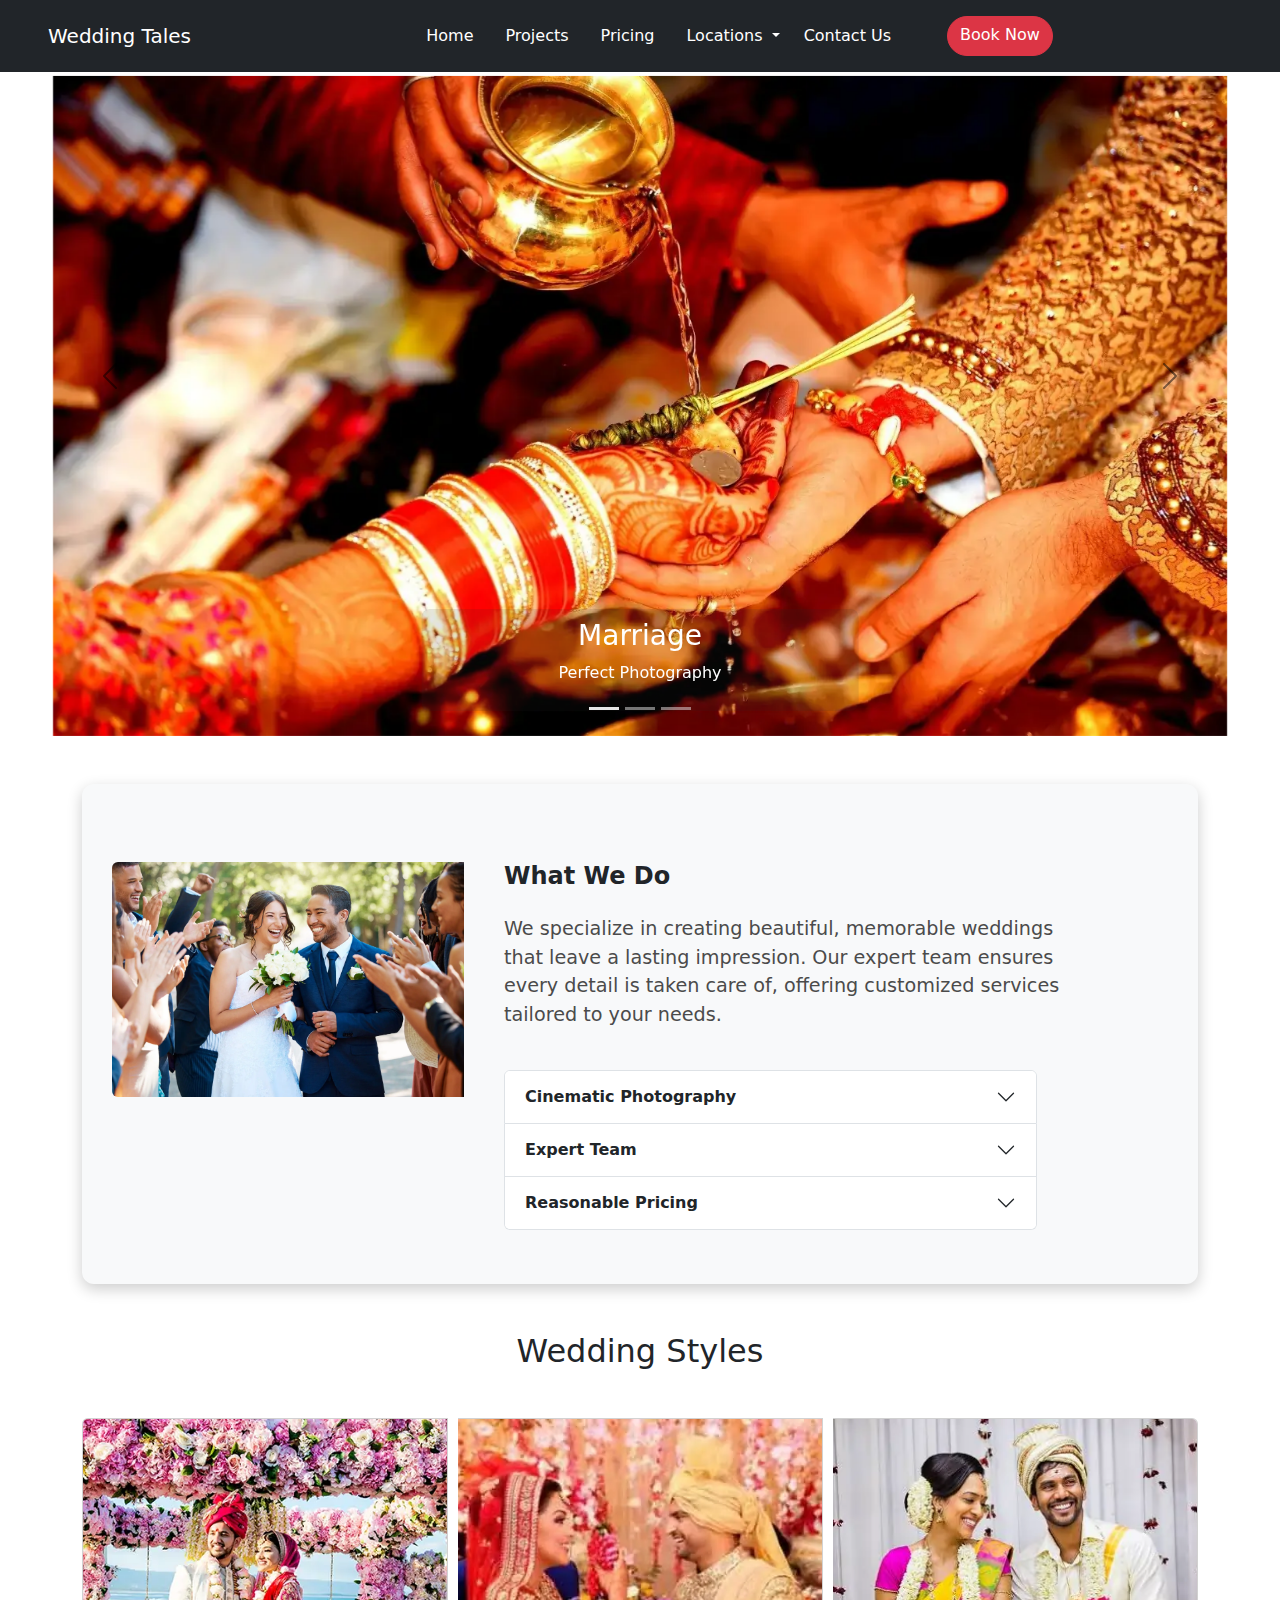
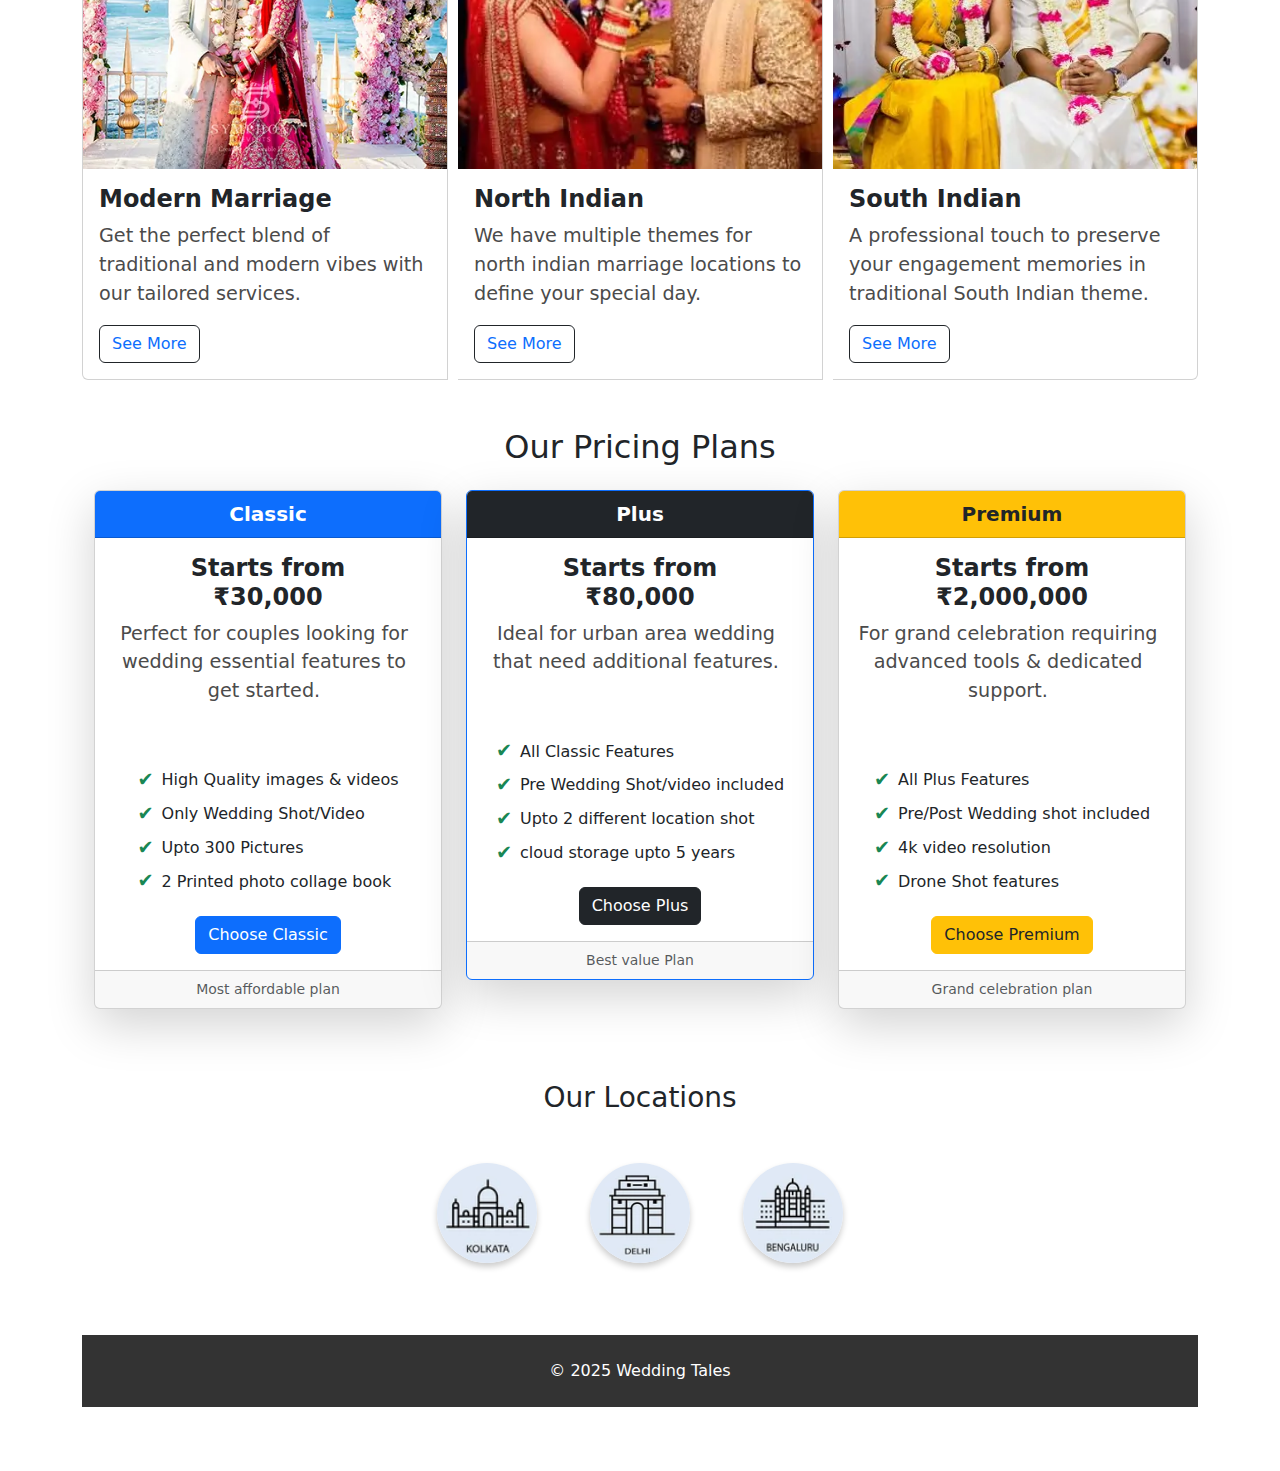
==== index.html @ 8a2f3a02 "Add files via upload" ====
<!DOCTYPE html>
<html lang="en">
<head>
    <meta charset="UTF-8">
    <meta name="viewport" content="width=device-width, initial-scale=1.0">
    <title>Wedding Tales</title>
    <link rel="stylesheet" href="style.css">

    <link href="https://cdn.jsdelivr.net/npm/bootstrap@5.3.3/dist/css/bootstrap.min.css" rel="stylesheet">
    <script src="https://cdn.jsdelivr.net/npm/bootstrap@5.3.3/dist/js/bootstrap.bundle.min.js" defer></script>
</head>
<body class="p-3 m-0 border-0 bd-example m-0 border-0">
    <!-- Navbar-->
    <nav class="navbar navbar-expand-lg navbar-dark bg-dark fixed-top py-3">
        <a class="navbar-brand ms-5" href="index.html">Wedding Tales</a>
        <button class="navbar-toggler" type="button" data-bs-toggle="offcanvas" data-bs-target="#navbarOffcanvasLg" 
        aria-controls="navbarOffcanvasLg" aria-label="Toggle navigation">
            <span class="navbar-toggler-icon"></span>
        </button>
        <!-- offcanvas-->
        <div class="offcanvas offcanvas-end w-75 text-bg-dark" tabindex="-1" id="navbarOffcanvasLg" 
        aria-labelledby="navbarOffcanvasLgLabel">
            <div class="offcanvas-header">
                <h5 class="offcanvas-title" id="offcanvasNavbarLabel">Wedding Angel</h5>
                <button type="button" class="btn-close btn-close-white" data-bs-dismiss="offcanvas" aria-label="Close"></button>
            </div>
            <div class="offcanvas-body">
                <ul class="navbar-nav justify-content-center flex-grow-1 pe-3">
                    <li class="nav-item me-3">
                        <a class="nav-link active" aria-current="page" href="index.html">Home</a>
                    </li>
                    <li class="nav-item me-3">
                        <a class="nav-link active" href="#projects">Projects</a>
                    </li>
                    <li class="nav-item me-3">
                        <a class="nav-link active" href="#pricing">Pricing</a>
                    </li>
                    <li class="nav-item dropdown me-2">
                        <a class="nav-link active dropdown-toggle" href="#location" role="button" data-bs-toggle="dropdown" 
                        aria-expanded="false">
                            Locations
                        </a>
                        <ul class="dropdown-menu dropdown-menu-dark">
                            <li><a class="dropdown-item" href="#location">Kolkata</a></li>
                            <li><a class="dropdown-item" href="#location">Delhi</a></li>
                            <li><a class="dropdown-item" href="#location">Bangalore</a></li>
                            <li><hr class="dropdown-divider"></li>
                            <li><a class="dropdown-item" href="pages/book.html">Custom Booking</a></li>
                        </ul>
                    </li>
                    <li class="nav-item me-5">
                        <a class="nav-link active" href="#">Contact Us</a>
                    </li>
                    <a href="pages/book.html" id="book" class="btn btn-danger rounded-pill btn-md">Book Now</a>
                </ul>
            </div>
        </div>
    </nav>

    <!-- Carousel-->
    <!-- Carousel -->
<div id="demo" class="carousel slide" data-bs-ride="carousel">
  <!-- Indicators/dots -->
  <div class="carousel-indicators">
      <button type="button" data-bs-target="#demo" data-bs-slide-to="0" class="active"></button>
      <button type="button" data-bs-target="#demo" data-bs-slide-to="1"></button>
      <button type="button" data-bs-target="#demo" data-bs-slide-to="2"></button>
  </div>

  <!-- The slideshow/carousel -->
  <div class="carousel-inner">
      <div class="carousel-item active">
          <img src="pictures/Carousel/slide1.webp" alt="wedding" class="d-block" style="width:100%">
          <div class="carousel-caption">
              <h3>Marriage</h3>
              <p>Perfect Photography</p>
          </div>
      </div>
      <div class="carousel-item">
          <img src="pictures/Carousel/slide2.webp" alt="wedding1" class="d-block" style="width:100%">
          <div class="carousel-caption">
              <h3>Candid</h3>
              <p>We capture great moments</p>
          </div>
      </div>
      <div class="carousel-item">
          <img src="pictures/Carousel/slide3.webp" alt="wedding3" class="d-block" style="width:100%">
          <div class="carousel-caption">
              <h3>Matchmaking</h3>
              <p>Forever memory</p>
          </div>
      </div>
  </div>

  <!-- Left and right controls/icons -->
  <button class="carousel-control-prev carousel-dark" type="button" data-bs-target="#demo" data-bs-slide="prev" aria-label="Previous slide">
      <span class="carousel-control-prev-icon"></span>
  </button>
  <button class="carousel-control-next carousel-dark" type="button" data-bs-target="#demo" data-bs-slide="next" aria-label="Next slide">
      <span class="carousel-control-next-icon"></span>
  </button>
</div>


    <!-- Main Card -->
     <div class="container">
     <div class="main-card my-5" style="max-width: 100%; width: 100%; min-height: 500px;">
       <div class="row g-0">
        <div class="col-md-4 mt-5">
            <img src="pictures/extra/wedding1.webp" class="img-fluid rounded-start" alt="Wedding Service">
        </div>
        <div class="col-md-7">
            <div class="card-body ms-4">
                <h5 class="card-title ms-3 mt-5">What We Do</h5><br>
                <p class="card-text ms-3">
                    We specialize in creating beautiful, memorable weddings that leave a lasting impression.
                    Our expert team ensures every detail is taken care of, offering customized services tailored to your needs.
                </p>
                <br>

                <!-- Accordion -->
                <div class="accordion ms-3" id="accordionPanelsStayOpenExample">
                    <div class="accordion-item">
                        <h2 class="accordion-header">
                            <button class="accordion-button collapsed" type="button" data-bs-toggle="collapse" 
                            data-bs-target="#panelsStayOpen-collapseOne" aria-expanded="false" aria-controls="panelsStayOpen-collapseOne">
                            <strong>Cinematic Photography</strong>
                            </button>
                        </h2>
                        <div id="panelsStayOpen-collapseOne" class="accordion-collapse collapse">
                            <div class="accordion-body">
                                Wedding Tales will deliver you high quality Cinematic memories of your wedding moments.
                            </div>
                        </div>
                    </div>
                    <div class="accordion-item">
                        <h2 class="accordion-header">
                            <button class="accordion-button collapsed" type="button" data-bs-toggle="collapse" 
                            data-bs-target="#panelsStayOpen-collapseTwo" aria-expanded="false" aria-controls="panelsStayOpen-collapseTwo">
                            <strong>Expert Team</strong>
                            </button>
                        </h2>
                        <div id="panelsStayOpen-collapseTwo" class="accordion-collapse collapse">
                            <div class="accordion-body">
                                We have over 10 years experience in this field and has diverse talented team members.
                            </div>
                        </div>
                    </div>
                    <div class="accordion-item">
                        <h2 class="accordion-header">
                            <button class="accordion-button collapsed" type="button" data-bs-toggle="collapse" 
                            data-bs-target="#panelsStayOpen-collapseThree" aria-expanded="false" aria-controls="panelsStayOpen-collapseThree">
                                <strong>Reasonable Pricing</strong>
                            </button>
                        </h2>
                        <div id="panelsStayOpen-collapseThree" class="accordion-collapse collapse">
                            <div class="accordion-body">
                                Our pricing is the most reasonable and competitive.
                            </div>
                        </div>
                    </div>
                   </div>

                </div>
            </div>
        </div>
    </div>
    </div>


    <!--Second Card-->
    <div class="container my-5" id="projects">
      <h2 class="text-center mb-4">Wedding Styles</h2>

    <div class="card-group mt-5 mb-5">
        <div class="card card2">
          <img src="pictures/second card/modern.webp" class="card-img-top" alt="modern">
          <div class="card-body">
            <h5 class="card-title">Modern Marriage</h5>
            <p class="card-text">Get the perfect blend of traditional and modern vibes with our tailored services.</p>
            <button type="button" class="btn btn-outline-dark">
                <a href="" class="text-decoration-none ">See More</a>
            </button>
          </div>
        </div>
        <div class="card card2">
          <img src="pictures/second card/n-indian.webp" class="card-img-top" alt="north indian">
          <div class="card-body">
            <h5 class="card-title">North Indian</h5>
            <p class="card-text">We have multiple themes for north indian marriage locations to define your special day.</p>
            <button type="button" class="btn btn-outline-dark">
                <a href="" class="text-decoration-none ">See More</a>
            </button>
          </div>
        </div>
        <div class="card card2">
          <img src="pictures/second card/s-indian.webp" class="card-img-top" alt="south indian">
          <div class="card-body">
            <h5 class="card-title">South Indian</h5>
            <p class="card-text">A professional touch to preserve your engagement memories in traditional South Indian theme.</p>
            <button type="button" class="btn btn-outline-dark">
                <a href="" class="text-decoration-none ">See More</a>
            </button>
          </div>
        </div>
    </div>
    


    <!--Pricing-->

    <div class="container my-5" id="pricing">
        <h2 class="text-center mb-4">Our Pricing Plans</h2>
        <div class="row">
          <!-- Classic Plan -->
          <div class="col-md-4 mb-4">
            <div class="card text-center shadow-lg">
              <div class="card-header bg-primary text-white">
                Classic
              </div>
              <div class="card-body">
                <h5 class="card-title">Starts from <br>₹30,000</h5>
                <p class="card-text me-2">Perfect for couples looking for wedding essential features to get started.</p><br>
                <ul class="list-unstyled d-inline-block text-start ">
                  <li class="d-flex align-items-center">
                    <span class="me-2 text-success">✔</span> High Quality images & videos
                  </li>
                  <li class="d-flex align-items-center">
                    <span class="me-2 text-success">✔</span> Only Wedding Shot/Video
                  </li>
                  <li class="d-flex align-items-center">
                    <span class="me-2 text-success">✔</span> Upto 300 Pictures
                  </li>
                  <li class="d-flex align-items-center">
                    <span class="me-2 text-success">✔</span> 2 Printed photo collage book 
                  </li>
                </ul>
                <br>
                <a href="#" class="btn btn-primary">Choose Classic</a>
              </div>
              <div class="card-footer text-muted">
                Most affordable plan
              </div>
            </div>
          </div>
      
          <!-- Plus Plan -->
          <div class="col-md-4 mb-4">
            <div class="card text-center shadow-lg border-primary">
              <div class="card-header bg-dark text-white">
                Plus
              </div>
              <div class="card-body">
                <h5 class="card-title">Starts from <br>₹80,000</h5>
                <p class="card-text me-2">Ideal for urban area wedding that need additional features.</p><br>
                <ul class="list-unstyled d-inline-block text-start">
                  <li class="d-flex align-items-center">
                    <span class="me-2 text-success">✔</span> All Classic Features
                  </li>
                  <li class="d-flex align-items-center">
                    <span class="me-2 text-success">✔</span> Pre Wedding Shot/video included
                  </li>
                  <li class="d-flex align-items-center">
                    <span class="me-2 text-success">✔</span> Upto 2 different location shot
                  </li>
                  <li class="d-flex align-items-center">
                    <span class="me-2 text-success">✔</span> cloud storage upto 5 years 
                  </li>
                </ul>
                <br>
                <a href="#" class="btn btn-dark">Choose Plus</a>
              </div>
              <div class="card-footer text-muted">
                Best value Plan
              </div>
            </div>
          </div>
      
          <!-- Premium Plan -->
          <div class="col-md-4 mb-4">
            <div class="card text-center shadow-lg">
              <div class="card-header bg-warning text-dark">
                Premium
              </div>
              <div class="card-body">
                <h5 class="card-title">Starts from <br>₹2,000,000</h5>
                <p class="card-text me-2">For grand celebration requiring advanced tools & dedicated support.</p><br>
                <ul class="list-unstyled d-inline-block text-start">
                  <li class="d-flex align-items-center">
                    <span class="me-2 text-success">✔</span> All Plus Features
                  </li>
                  <li class="d-flex align-items-center">
                    <span class="me-2 text-success">✔</span> Pre/Post Wedding shot included
                  </li>
                  <li class="d-flex align-items-center">
                    <span class="me-2 text-success">✔</span> 4k video resolution
                  </li>
                  <li class="d-flex align-items-center">
                    <span class="me-2 text-success">✔</span> Drone Shot features
                  </li>
                </ul>
                <br>
                <a href="#" class="btn btn-warning text-dark">Choose Premium</a>
              </div>
              <div class="card-footer text-muted">
                Grand celebration plan
              </div>
            </div>
          </div>
        </div>
      </div>



      <!--Locations-->

      <div class="container" id="location" style="text-align: center;">
        <h3 class="mb-4">Our Locations</h3>
        <img src="pictures/icons/kolkata.png" class="rounded-pill mx-4 my-4" id="location-icon" alt="Kolkata">
        <img src="pictures/icons/delhi.png" class="rounded-pill mx-4 my-4" id="location-icon" alt="Delhi">
        <img src="pictures/icons/bengaluru.png" class="rounded-pill mx-4 my-4" id="location-icon" alt="Bangalore">
      </div>
      
      

   </body>

    <!--Footer-->

    <footer>
      <div class="container-fluid text-center mt-5 py-4">
          <p>&copy; 2025 Wedding Tales</p>
      </div>
    </footer>




</html>
---- style.css ----
body {
    padding-top: 5px;
    padding-left: 20px;  /* Add left padding */
    padding-right: 20px; /* Add right padding */
}
html {
   scroll-behavior: smooth;
}

/* Navbar */
.navbar-brand {
    transition: all 0.3s ease-in-out;
}

.navbar-brand:hover {
    color: #fff;
    text-shadow: 0 0 15px rgba(255, 255, 255, 0.9), 0 0 25px rgba(222, 130, 130, 0.9);
    transform: scale(1.0);
}

.navbar-nav .nav-link {
    color: rgba(255, 255, 255, 0.8);
}

.navbar-nav .nav-link.active {
    color: rgba(255, 255, 255, 0.8);
}

.navbar-nav .nav-link:hover,
.navbar-nav .nav-link.active:hover {
    color: rgb(71, 240, 71);
}

#book:hover {
    background-color: #2a00a9;
    border-color: #2a00a9;
}

.navbar {
    z-index: 1030;
}

/* carousel*/



/* Carousel Images */
.carousel-item img {
    padding-top: 60px;
    width: 100%; /* Ensure the image fills the carousel width */
    height: auto; /* Maintain aspect ratio */
    max-height: 80vh; /* Prevent images from growing too tall */
    object-fit: contain; /* Show the full image without cropping */
    margin: auto; /* Center the image if any extra spacing occurs */
}

/* Carousel Caption Styling - Reset and Define */
.carousel-caption {
    position: absolute !important; /* Ensure it’s absolutely positioned */
    bottom: 25px !important; /* Position caption at the bottom */
    left: 50% !important; /* Center horizontally */
    transform: translateX(-50%) !important; /* Align center horizontally */
    text-align: center !important; /* Center text */
    color: #fff !important; /* Ensure white text color */
    background-color: rgba(40, 40, 40, 0.116) !important; /* Visible background */
    padding: 10px 15px !important; /* Add padding */
    border-radius: 8px !important; /* Rounded corners */
    max-width: 80% !important; /* Restrict caption width */
    z-index: 10 !important; /* Ensure it appears above other elements */
}

/* Ensure proper alignment on small screens */
@media (max-width: 576px) {
    .carousel-caption {
        font-size: 12px !important; /* Smaller font for mobile */
        padding: 8px 10px !important; /* Compact padding */
        max-width: 90% !important; /* Wider caption on smaller devices */
    }
}



.accordion {
  width: 90%; /* Adjust percentage or use a fixed width like 300px */
  margin-right: 0 auto; /* Centers the accordion horizontally */
}


.card-title {
   font-size: 1.5rem;
   font-weight: bold;
}

.card-text {
  font-size: 1.1rem;
  color: #4b4b4b; /* Slightly lighter text color */
}

.text-muted {
  font-size: 0.875rem;
  color: #3b3b3b;
}


.card-group .card img {
    width: 100%; /* Stretch image to match the card width */
    height: 350px; /* Set height for uniformity */
    object-fit: cover; /* Ensure images fill the area without distortion */
}

.card-body {
    padding: 15px; /* Add padding for better spacing */
}

.card-body h5 {
    font-size: 1.25rem; /* Increase title size for better readability */
}

.card-body p {
    font-size: 1rem; /* Increase text size for readability */
}

/* Desktop view adjustments */
@media (min-width: 768px) {
    .card-body h5 {
        font-size: 1.5rem; /* Larger text for better readability */
    }

    .card-body p {
        font-size: 1.20rem; /* Increase paragraph text size */
    }
}
.card2 {
   transition: transform 0.3s ease, box-shadow 0.3s ease;
}

.card2:hover {
   transform: scale(1.03);
   box-shadow: 0 5px 10px rgba(0, 0, 0, 0.2);
}

/* Ensures only the hovered card is affected */
.card-group {
  display: flex;
  justify-content: space-between;
  gap: 10px; /* Adds space between cards */
  flex-wrap: wrap; /* Allows wrapping on smaller screens */
}

.card2 {
 flex: 1;
 margin: 0; /* Margin is now handled by gap */
 min-width: 250px; /* Ensures cards don't shrink too much on small screens */
}

/* Media query for smaller screens */
@media (max-width: 768px) {
.card-group {
  flex-direction: column; /* Stacks cards vertically on small screens */
  gap: 15px; /* Adjust spacing for vertical stacking */
}

.card2 {
  flex: none; /* Prevents cards from resizing */
  width: 100%; /* Makes cards take full width of the container */
}
}


.card {
   border-radius: 12px;
   transition: transform 0.3s ease, box-shadow 0.3s ease;
}

.card:hover {
   transform: scale(1.03);
   box-shadow: 0 10px 20px rgba(0, 0, 0, 0.2);
}

.card-header {
  font-size: 1.25rem;
  font-weight: bold;
}

.card ul {
  padding: 0;
  margin: 15px 0;
  list-style-type: none;
}

.card ul li {
   margin: 5px 0;
}

li span {
    font-size: 1.2rem; /* Makes the tick mark slightly larger for emphasis */
}
.main-card {
  background-color: #f8f9fa; /* Light background */
  padding: 30px;
  border-radius: 12px;
   box-shadow: 0 5px 15px rgba(0, 0, 0, 0.2); /* Subtle shadow for pop-up effect */
}


  #location-icon {
      width: 100px;
      height: 100px;
      box-shadow: 0 4px 6px rgba(0, 0, 0, 0.2); /* Adds a shadow effect */
      transition: transform 0.5s ease; /* Smooth animation for hover effect */
  }

  #location-icon:hover {
      transform: scale(1.1); /* Slightly enlarges image on hover */
      box-shadow: 0 6px 10px rgba(0, 0, 0, 0.3); /* Increases shadow intensity on hover */
  }

  /* Footer*/
  footer {
    background-color: #333; /* Example background color for the footer */
    color: white; /* Text color */
}

.container-fluid {
    padding-left: 0; /* Remove left padding */
    padding-right: 0; /* Remove right padding */
    width: 100%; /* Ensure full width */
}

footer p {
    margin: 0; /* Remove any default margin on the paragraph */
}
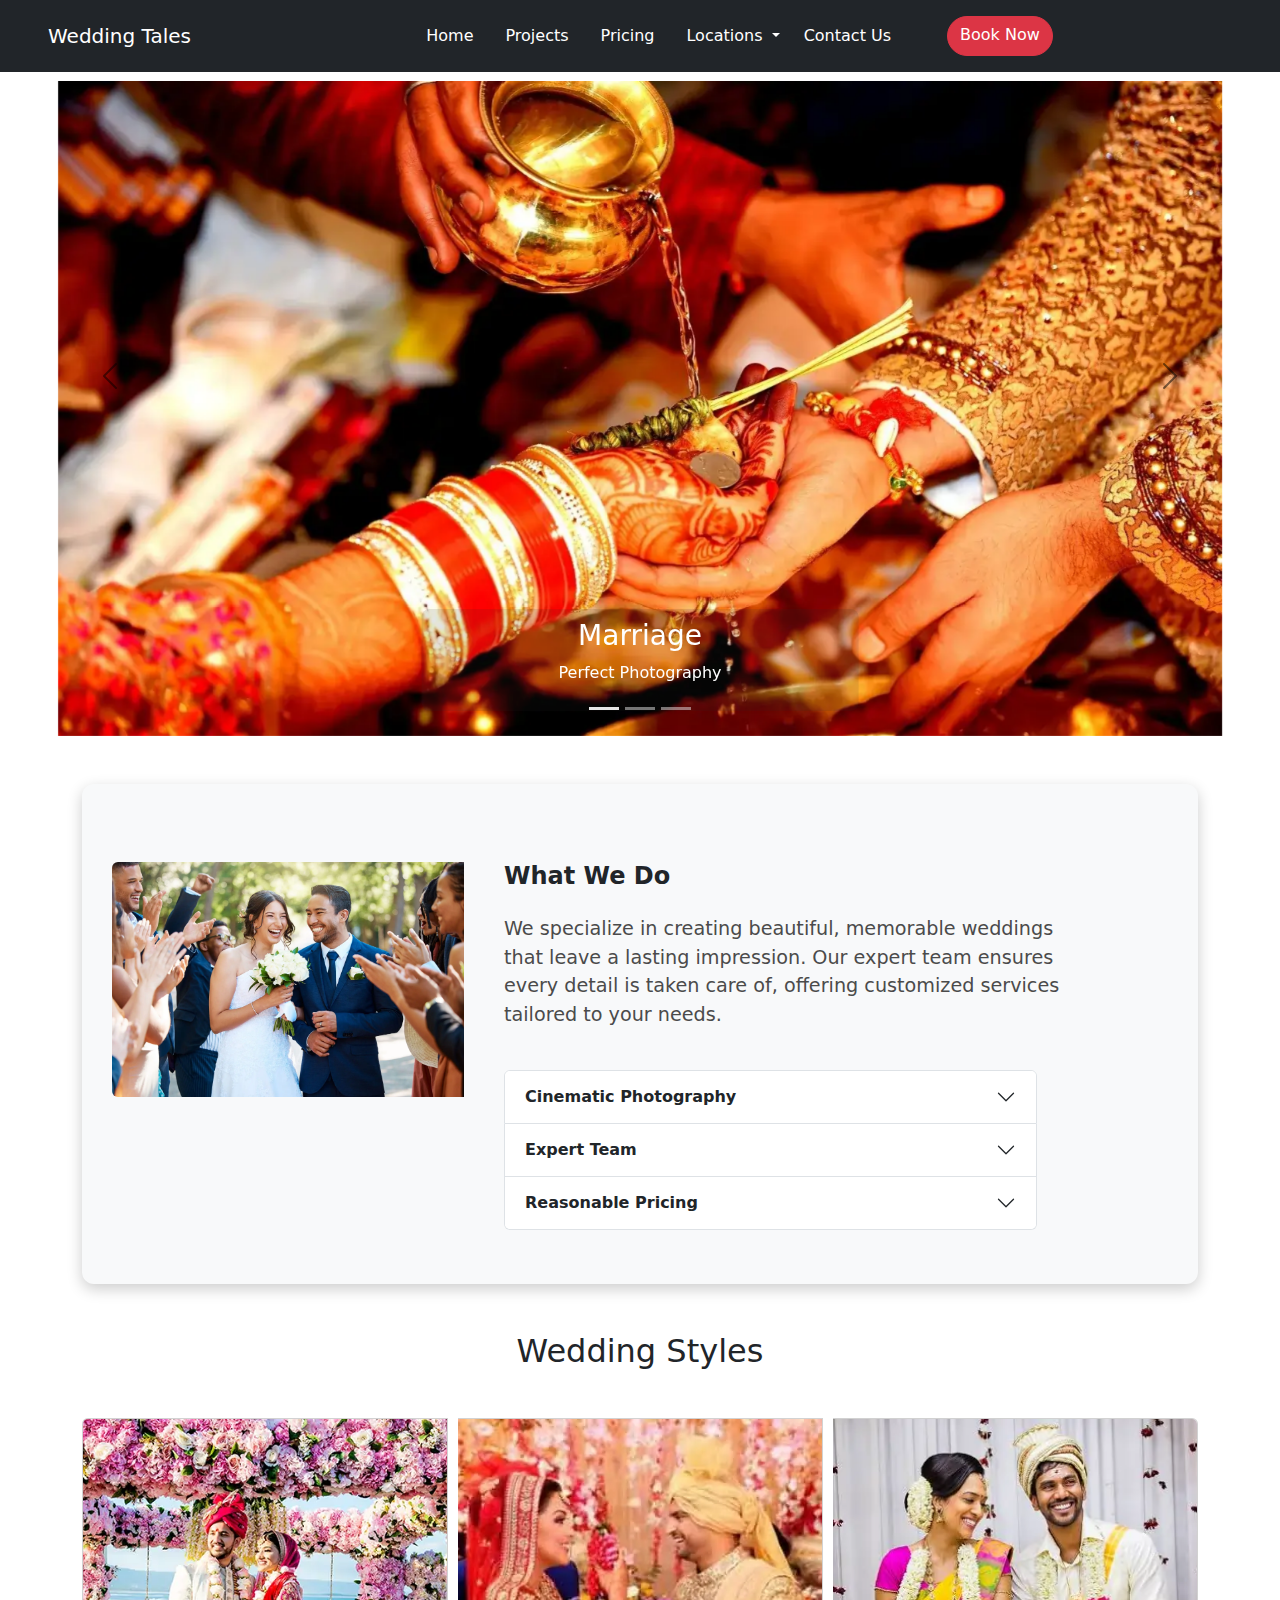
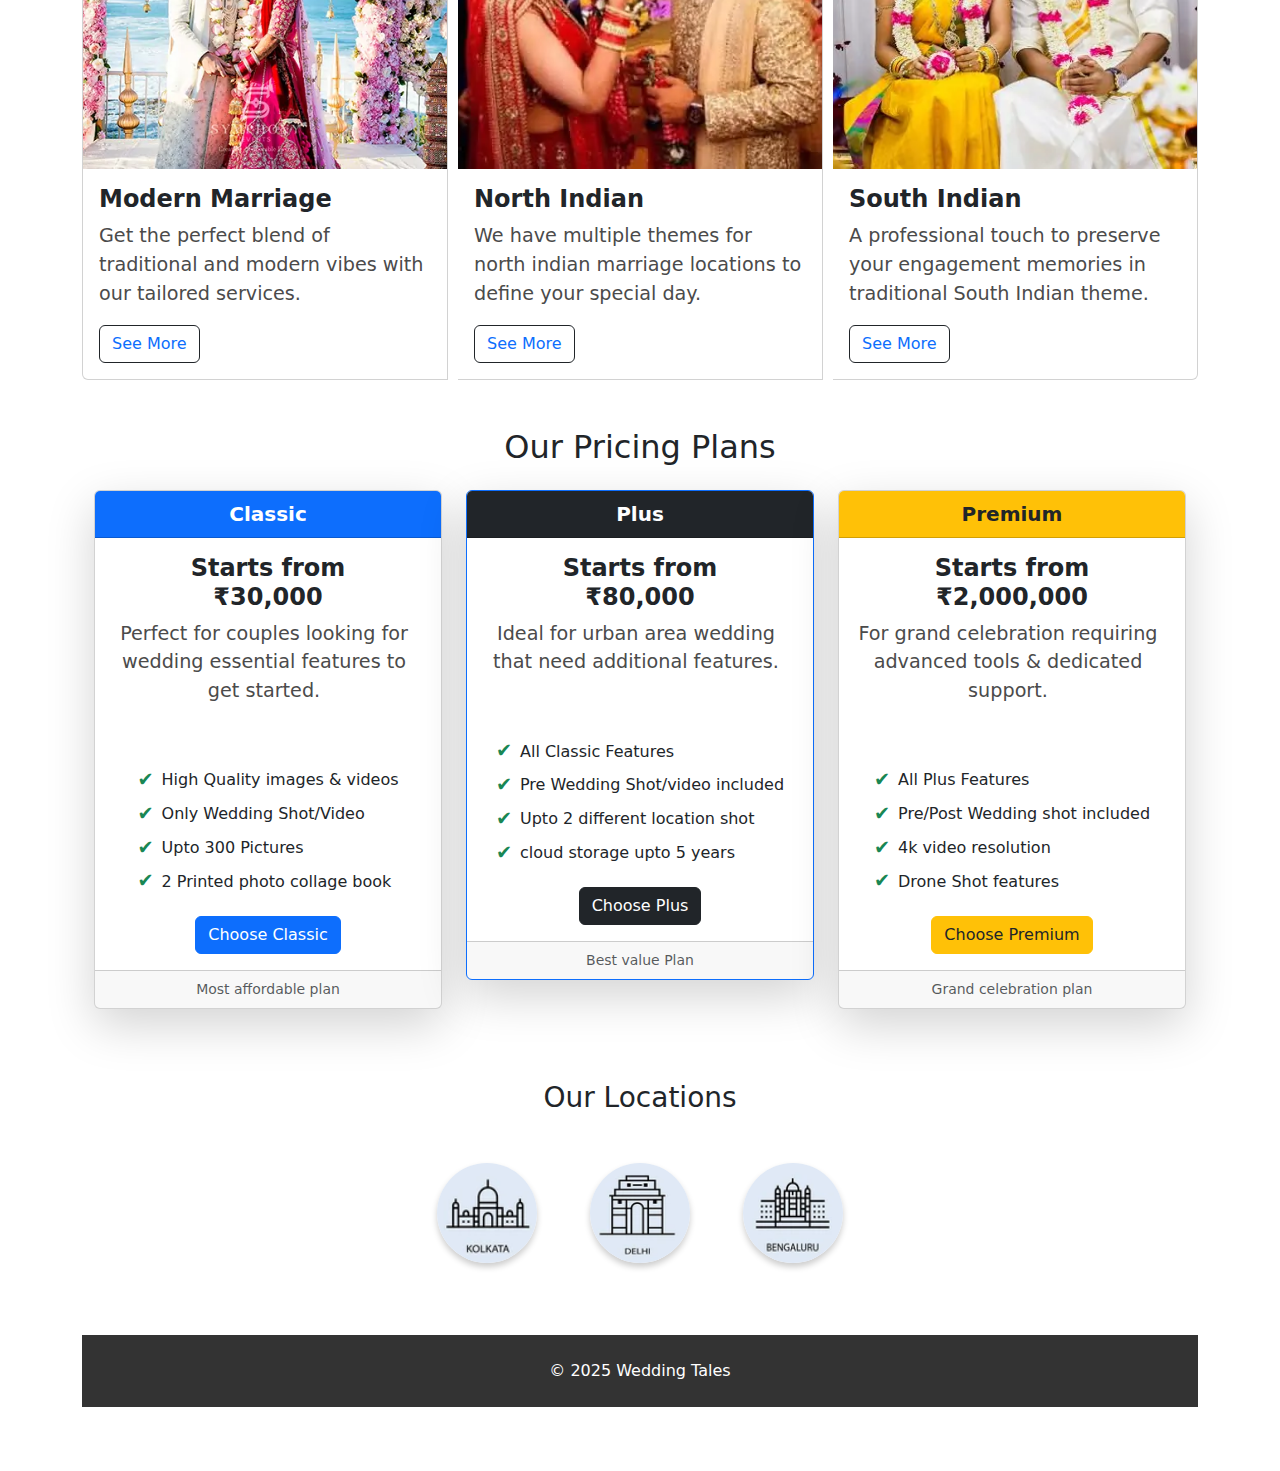
==== commit 13c2c7d9: "Update index.html" ====
--- a/index.html
+++ b/index.html
@@ -21,7 +21,7 @@
         <div class="offcanvas offcanvas-end w-75 text-bg-dark" tabindex="-1" id="navbarOffcanvasLg" 
         aria-labelledby="navbarOffcanvasLgLabel">
             <div class="offcanvas-header">
-                <h5 class="offcanvas-title" id="offcanvasNavbarLabel">Wedding Angel</h5>
+                <h5 class="offcanvas-title" id="offcanvasNavbarLabel">Wedding Tales</h5>
                 <button type="button" class="btn-close btn-close-white" data-bs-dismiss="offcanvas" aria-label="Close"></button>
             </div>
             <div class="offcanvas-body">
@@ -45,13 +45,13 @@
                             <li><a class="dropdown-item" href="#location">Delhi</a></li>
                             <li><a class="dropdown-item" href="#location">Bangalore</a></li>
                             <li><hr class="dropdown-divider"></li>
-                            <li><a class="dropdown-item" href="pages/book.html">Custom Booking</a></li>
+                            <li><a class="dropdown-item" href="book.html">Custom Booking</a></li>
                         </ul>
                     </li>
                     <li class="nav-item me-5">
                         <a class="nav-link active" href="#">Contact Us</a>
                     </li>
-                    <a href="pages/book.html" id="book" class="btn btn-danger rounded-pill btn-md">Book Now</a>
+                    <a href="/book.html" id="book" class="btn btn-danger rounded-pill btn-md">Book Now</a>
                 </ul>
             </div>
         </div>
--- a/style.css
+++ b/style.css
@@ -46,7 +46,7 @@
 
 /* Carousel Images */
 .carousel-item img {
-    padding-top: 60px;
+    padding-top: 65px;
     width: 100%; /* Ensure the image fills the carousel width */
     height: auto; /* Maintain aspect ratio */
     max-height: 80vh; /* Prevent images from growing too tall */
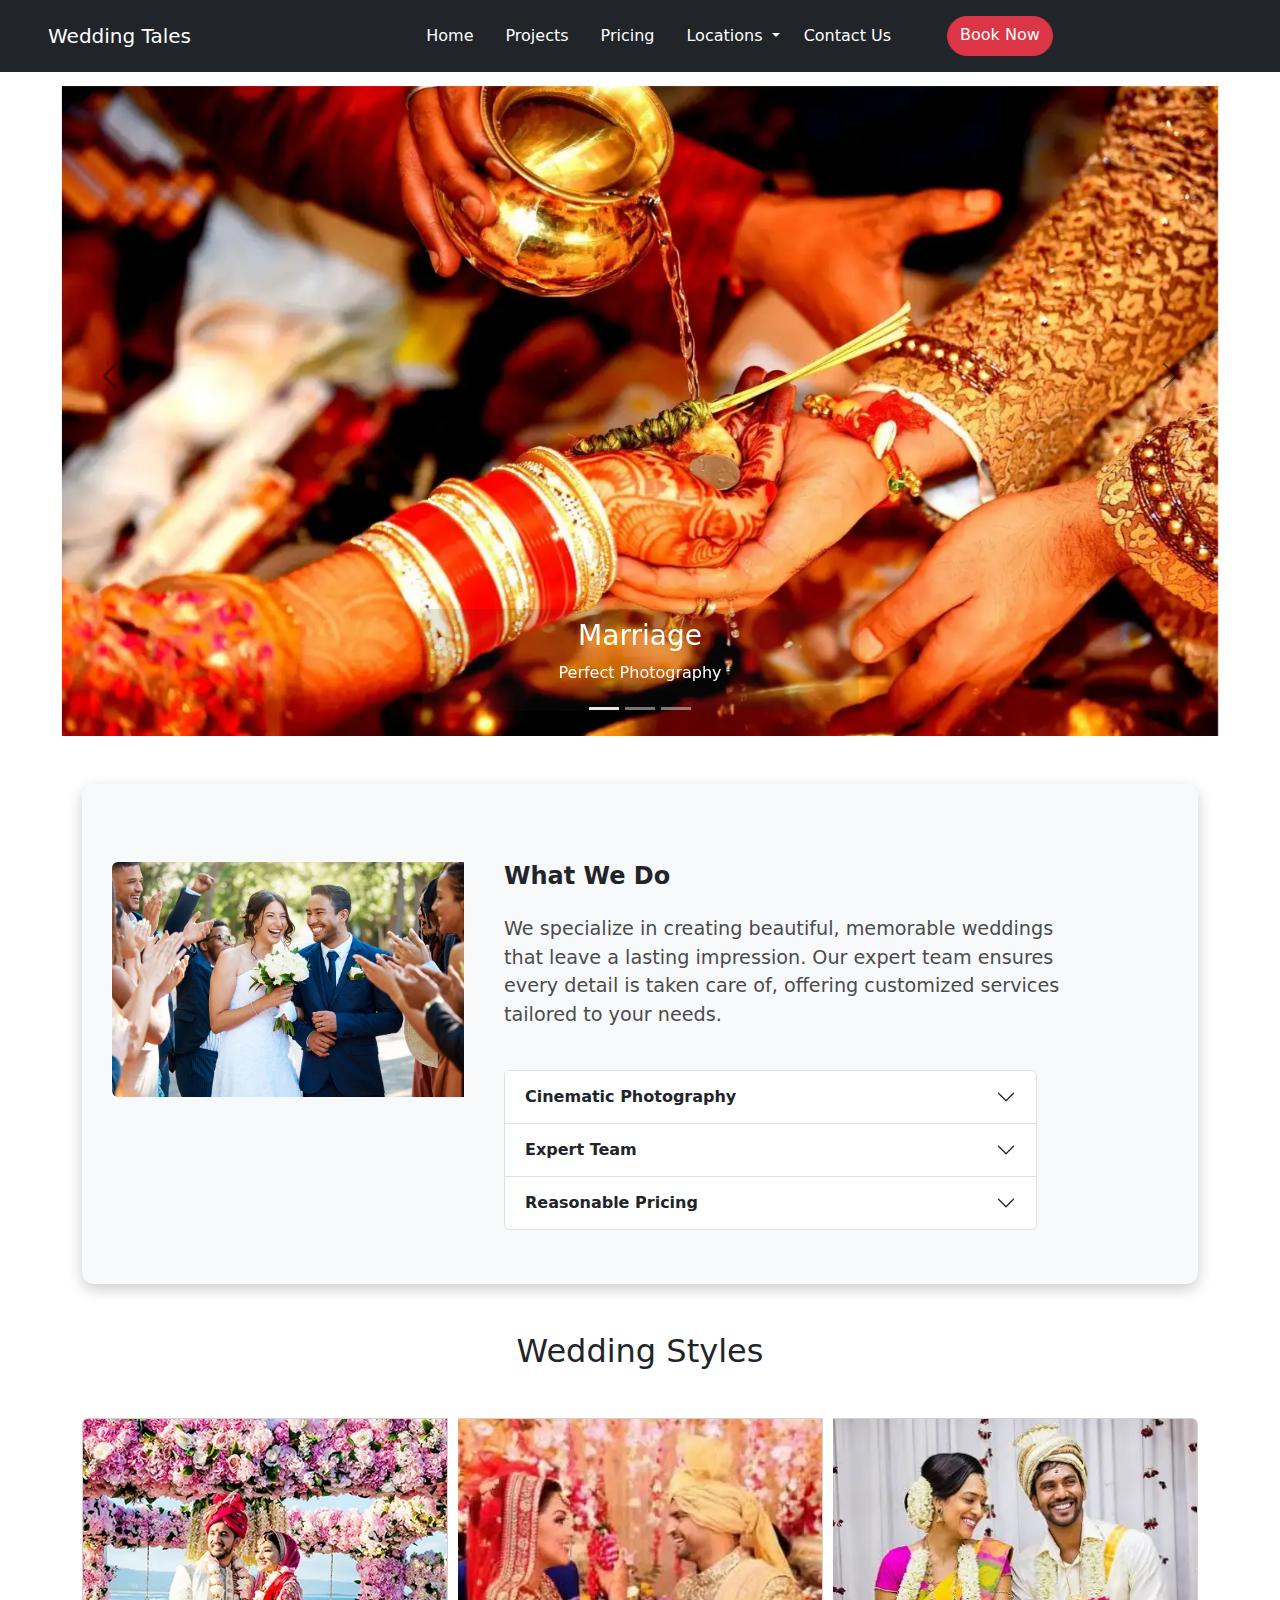
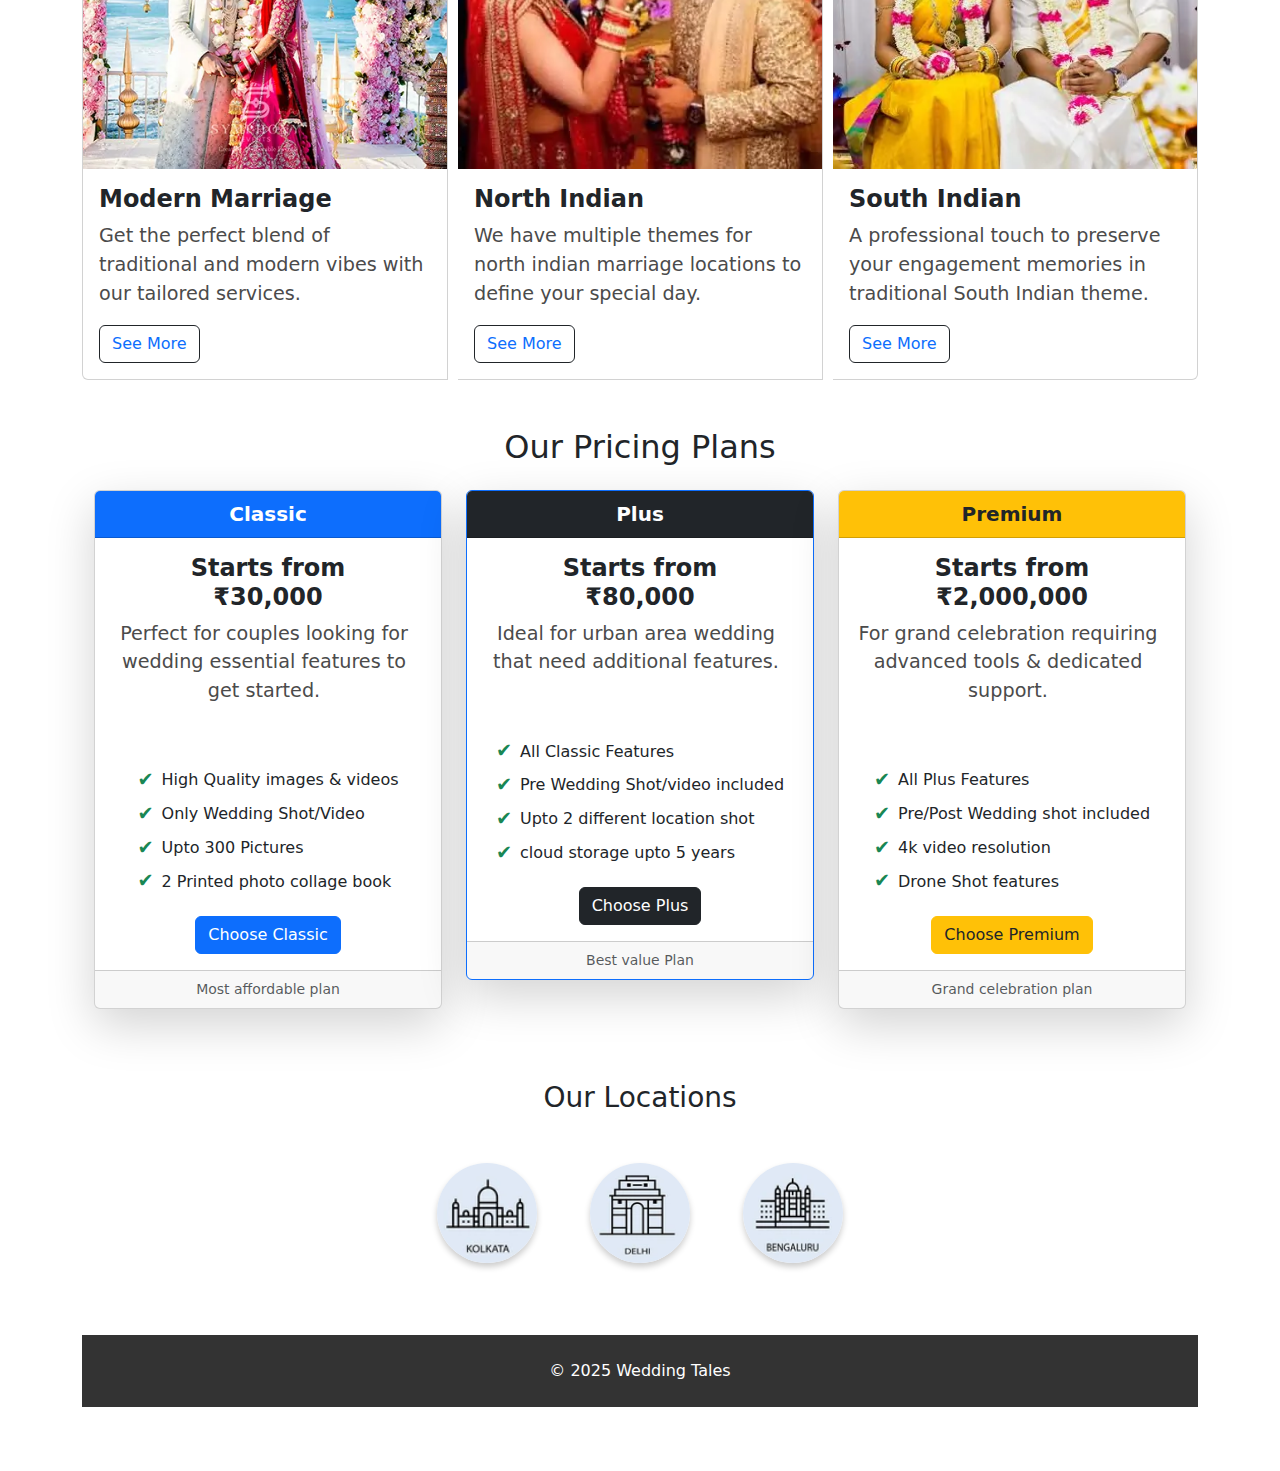
==== commit 6d4c56a8: "Update index.html" ====
--- a/index.html
+++ b/index.html
@@ -45,13 +45,13 @@
                             <li><a class="dropdown-item" href="#location">Delhi</a></li>
                             <li><a class="dropdown-item" href="#location">Bangalore</a></li>
                             <li><hr class="dropdown-divider"></li>
-                            <li><a class="dropdown-item" href="book.html">Custom Booking</a></li>
+                            <li><a class="dropdown-item" href="/wedding-tales/book.html">Custom Booking</a></li>
                         </ul>
                     </li>
                     <li class="nav-item me-5">
                         <a class="nav-link active" href="#">Contact Us</a>
                     </li>
-                    <a href="/book.html" id="book" class="btn btn-danger rounded-pill btn-md">Book Now</a>
+                    <a href="/wedding-tales/book.html" id="book" class="btn btn-danger rounded-pill btn-md">Book Now</a>
                 </ul>
             </div>
         </div>
--- a/style.css
+++ b/style.css
@@ -46,7 +46,7 @@
 
 /* Carousel Images */
 .carousel-item img {
-    padding-top: 65px;
+    padding-top: 70px;
     width: 100%; /* Ensure the image fills the carousel width */
     height: auto; /* Maintain aspect ratio */
     max-height: 80vh; /* Prevent images from growing too tall */
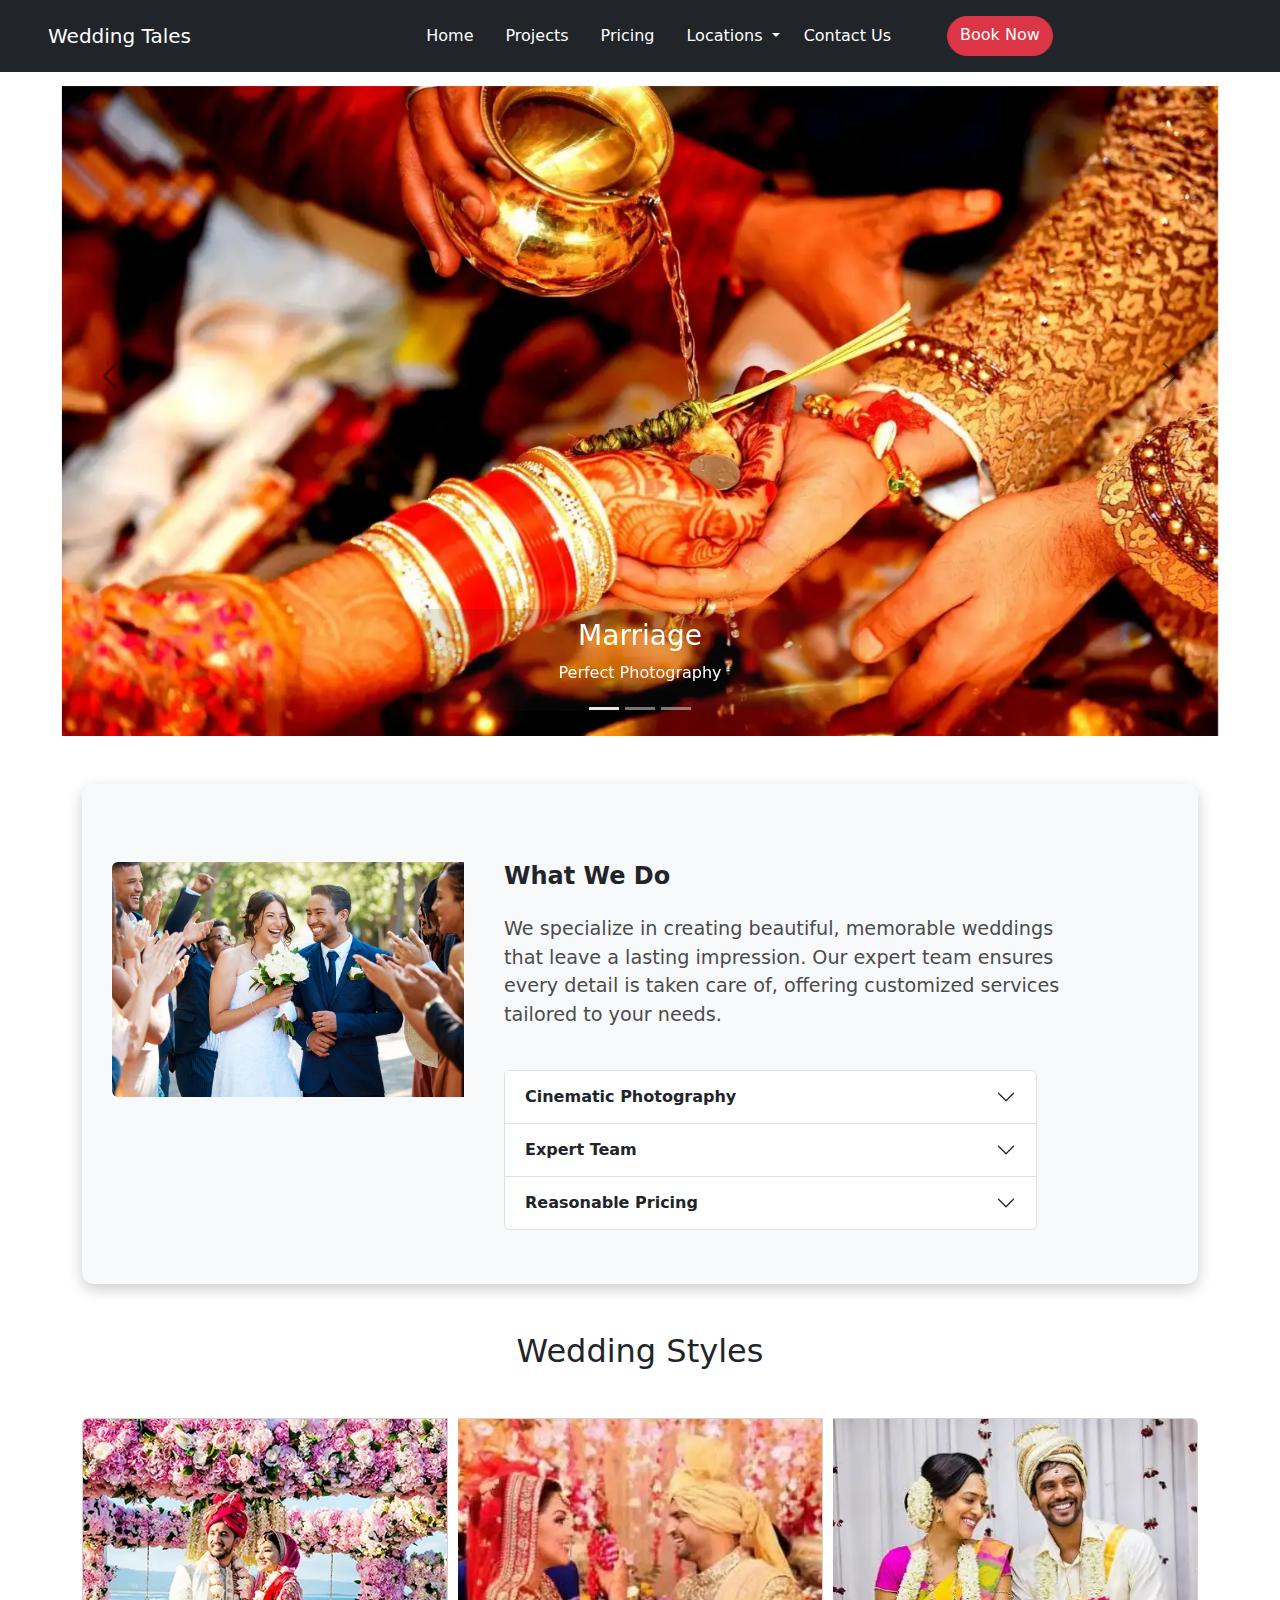
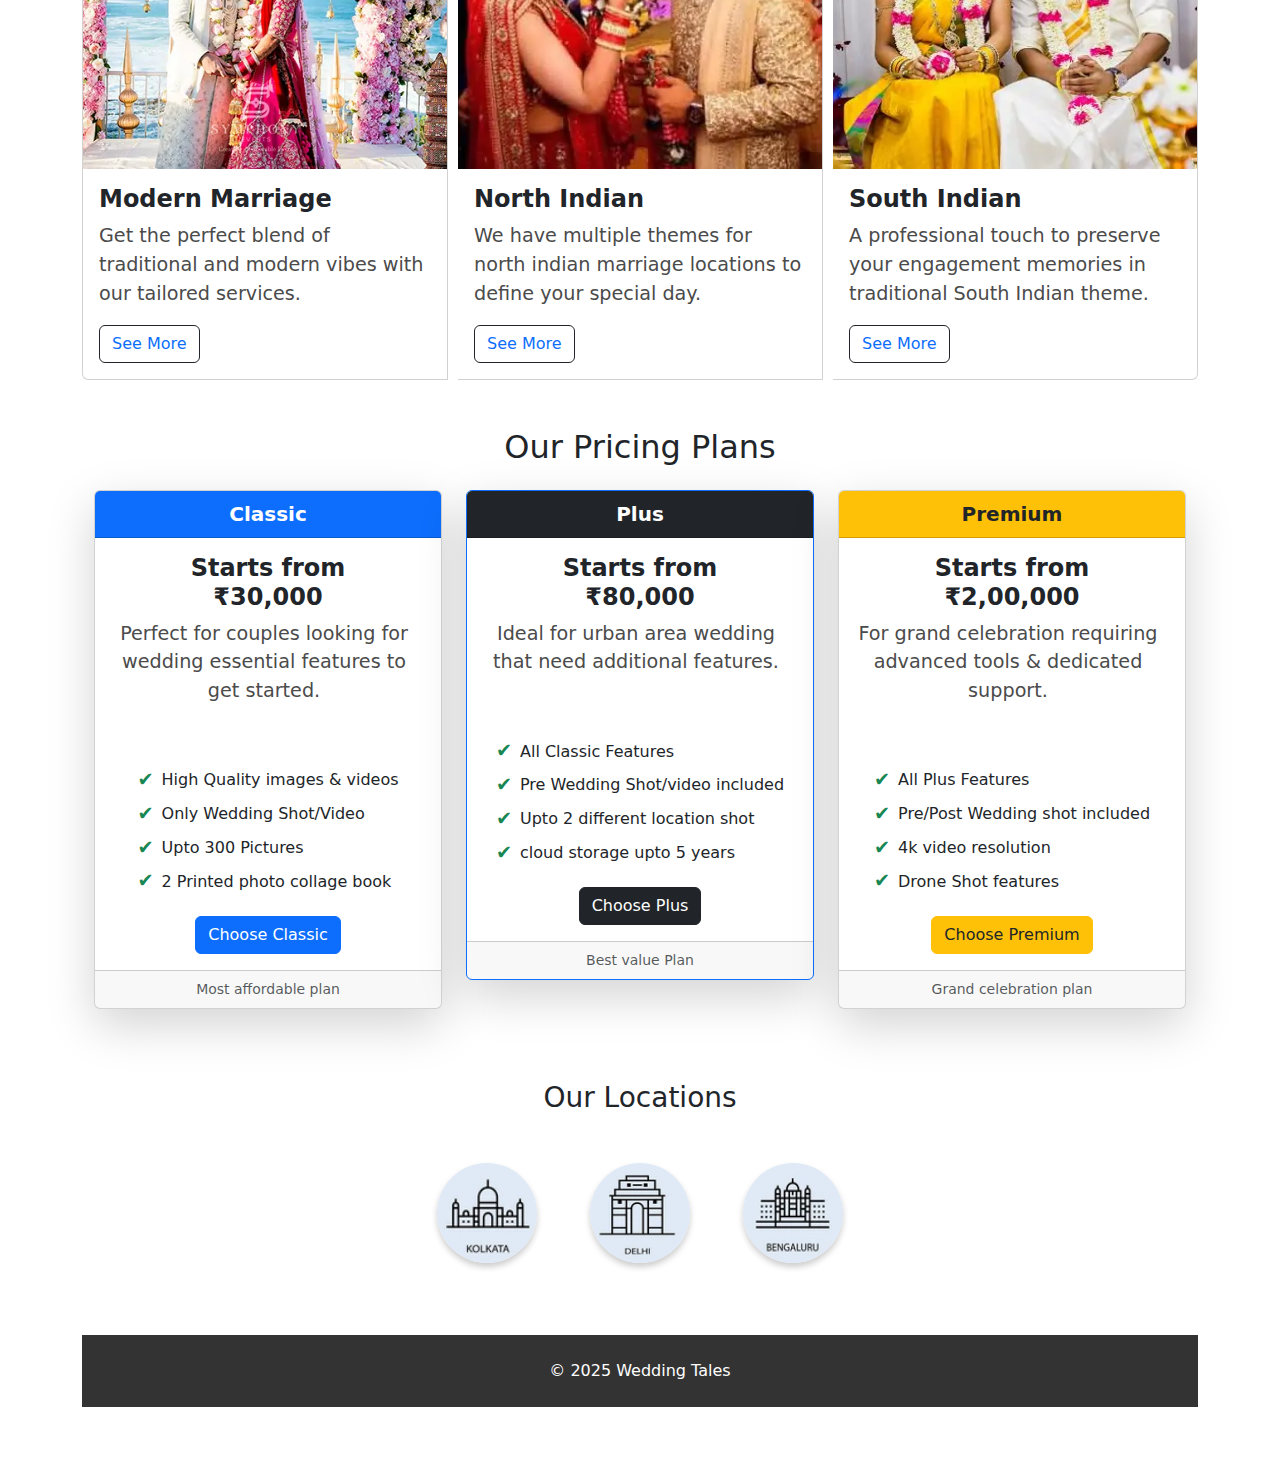
==== commit 0fc789e5: "Update index.html" ====
--- a/index.html
+++ b/index.html
@@ -283,7 +283,7 @@
                 Premium
               </div>
               <div class="card-body">
-                <h5 class="card-title">Starts from <br>₹2,000,000</h5>
+                <h5 class="card-title">Starts from <br>₹2,00,000</h5>
                 <p class="card-text me-2">For grand celebration requiring advanced tools & dedicated support.</p><br>
                 <ul class="list-unstyled d-inline-block text-start">
                   <li class="d-flex align-items-center">
